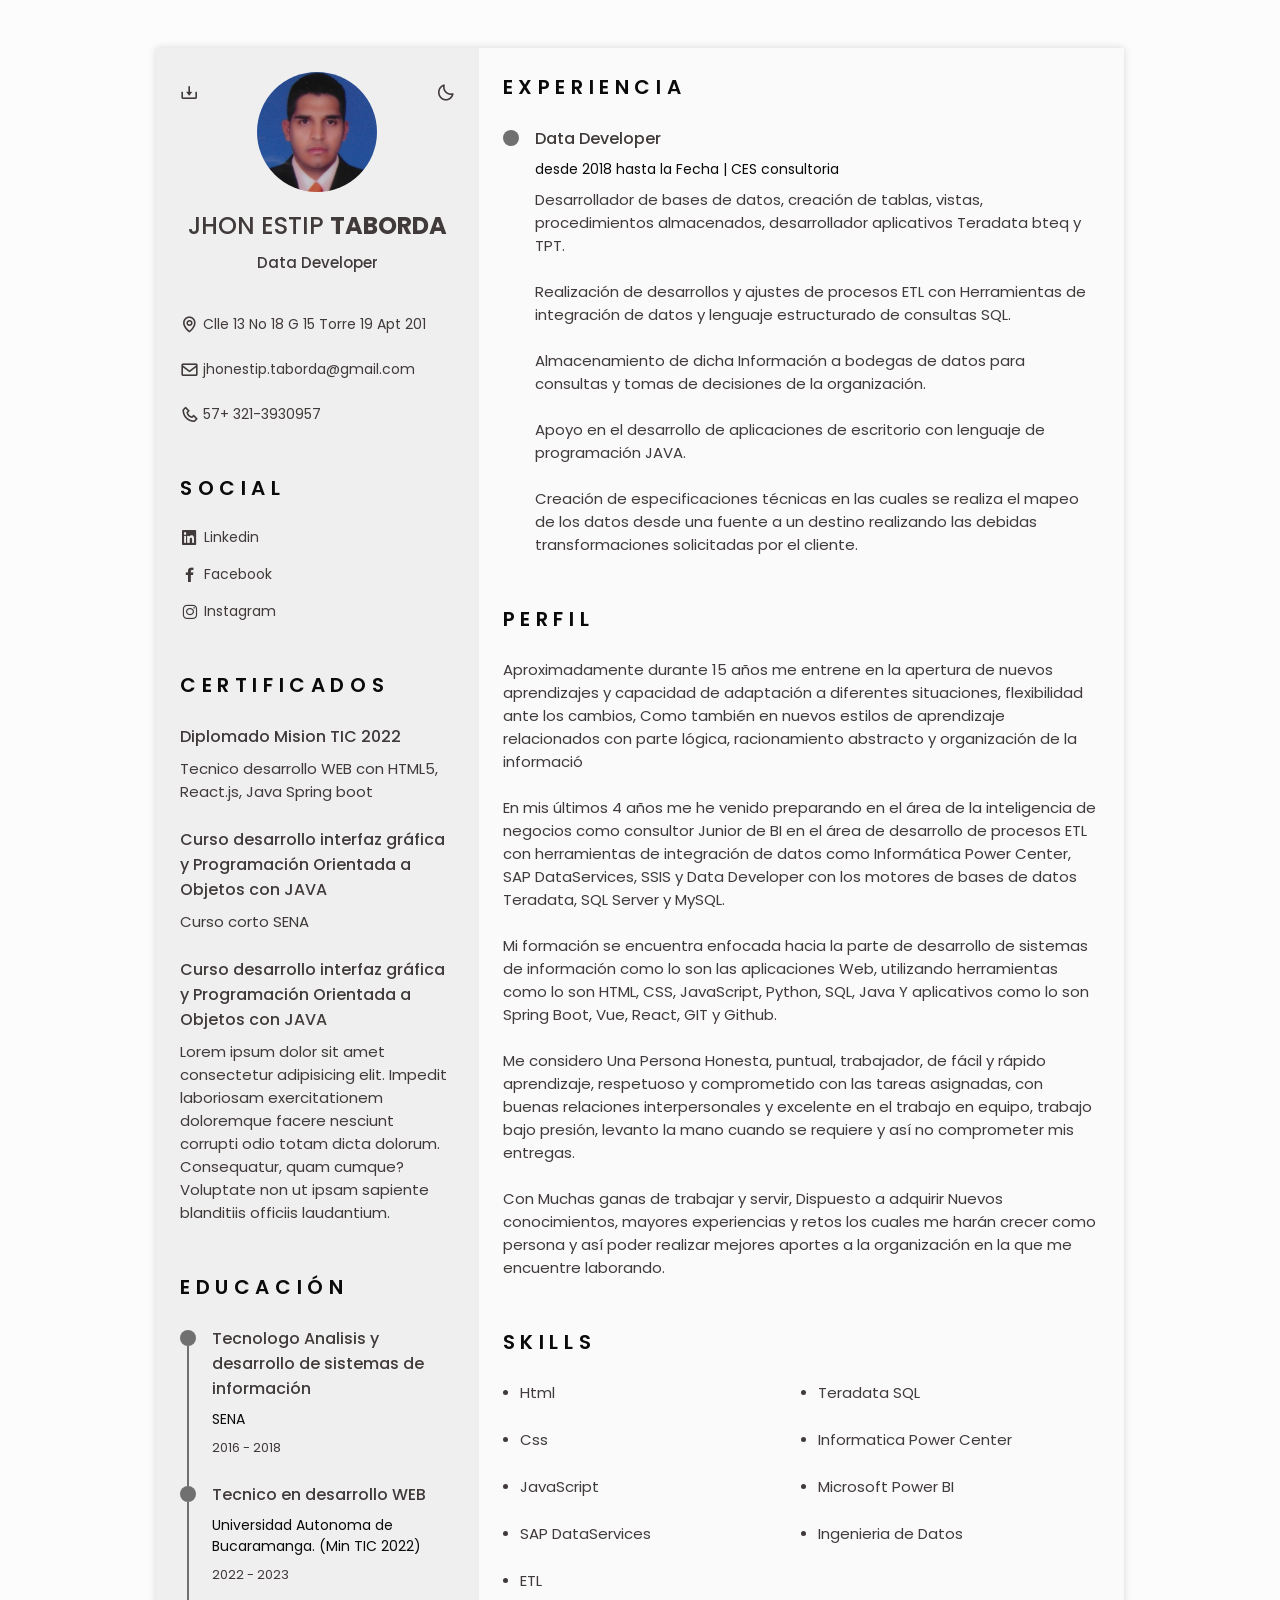
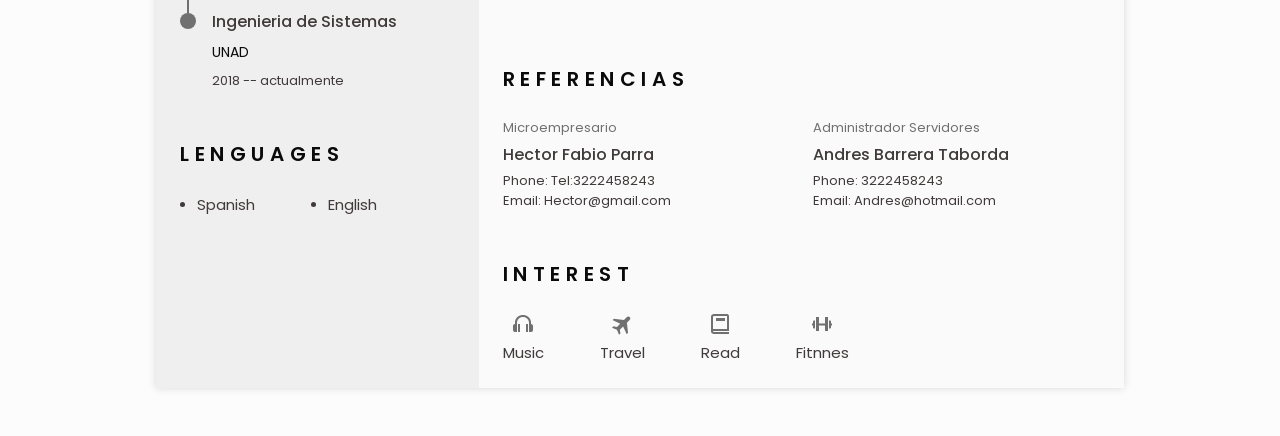
==== index.html @ 88822fbe "Se adiciona descarga PDF" ====
<!DOCTYPE html>
<html lang="en">
<head>
    <meta charset="UTF-8">
    <meta http-equiv="X-UA-Compatible" content="IE=edge">
    <meta name="viewport" content="width=device-width, initial-scale=1.0">
    <link rel="stylesheet" href="css/stilos.css">
    <link rel="stylesheet" href="https://cdn.jsdelivr.net/npm/boxicons@latest/css/boxicons.min.css">
    <title>Document</title>
</head>
<body>
    <!--========HEADER========-->
    <header class="l-header" id="header">
        <nav class="nav bd-container">
            <a href="#" class="nav__logo">Smith</a>
            <div class="nav__menu" id="nav-menu">
                <ul class="nav__list">
                    <li class="nav__item">
                        <a href="#home" class="nav__link active-link">
                            <i class='bx bx-home nav__icon' ></i>Home
                        </a>
                    </li>
                    <li class="nav__item">
                        <a href="#profile" class="nav__link">
                            <i class='bx bx-user nav__icon'></i>Profile
                        </a>
                    </li>
                    <li class="nav__item">
                        <a href="#education" class="nav__link">
                            <i class='bx bx-book nav__icon' ></i>Educación
                        </a>
                    </li>
                    <li class="nav__item">
                        <a href="#skills" class="nav__link">
                            <i class='bx bx-receipt nav__icon' ></i>Skills
                        </a>
                    </li>
                    <li class="nav__item">
                        <a href="#experience" class="nav__link">
                            <i class='bx bx-briefcase-alt nav__icon' ></i>Experiencia
                        </a>
                    </li>
                    <li class="nav__item">
                        <a href="#certificates" class="nav__link">
                            <i class='bx bx-award nav__icon' ></i>Certificados
                        </a>
                    </li>
                    <li class="nav__item">
                        <a href="#references" class="nav__link">
                            <i class='bx bx-link-external nav__icon' ></i>Referencias
                        </a>
                    </li>
                </ul>
            </div>
            <div class="nav__toggle" id="nav-toggle">
                <i class='bx bx-grid-alt' ></i>
            </div>
        </nav>
    </header>

    <main class="l-main bd-container">
        <!--All elements within this div, is generated in pdf -->
        <div>
            <div class="resume">
                <div class="resume__left">
                    <!--=====HOME=====-->
                    <section class="home" id="home">
                        <div class="home__container section bd-grid">
                            <div class="home__data bd-grid">
                                <img src="img/foto_jhon.png" alt="" class="home__img">
                                <h1 class="home__title">JHON ESTIP <b>TABORDA</b></h1>
                                <h3 class="home__profession">Data Developer</h3>

                                <!--====Button to download your cv saved in the pdf folder. avaliable====-->
                                <div>
                                    <a download="" href="pdf/HojaDeVida_JhonTaborda.pdf" class="home__button-movil">Download</a>
                                </div>
                            </div>
                            <div class="home_address bd-grid">
                                <span class="home__information">
                                    <i class="bx bx-map home__icon"></i>Clle 13 No 18 G 15 Torre 19 Apt 201
                                </span>
                                <span class="home__information">
                                    <i class="bx bx-envelope home__icon"></i>jhonestip.taborda@gmail.com
                                </span>
                                <span class="home__information">
                                    <i class="bx bx-phone home__icon"></i>57+ 321-3930957
                                </span>
                            </div>
                        </div>
                        <!-- theme change button -->
                        <i class='bx bx-moon change-theme' title="Theme" id="theme-button"></i>

                        <!-- Button to generate and download the pdf. avaliable for desktop -->
                        <i class='bx bx-download generate-pdf' title="Generate PDF" id="resume-button"></i>
                    </section>
                    
                    

                    <!-- =======SOCIAL======= -->
                    <section class="social section">
                        <h2 class="section-title">SOCIAL</h2>
                        <div class="social__container bd-grid">
                            <a _target="blank"  href="https://www.linkedin.com/in/jhonestip-taborda/" class="social__link">
                                <i class="bx bxl-linkedin-square social__icon"></i>Linkedin
                            </a>
                            <a _target="blank" href="www.facebook.com" class="social__link">
                                <i class="bx bxl-facebook social__icon"></i>Facebook
                            </a>
                            <a _target="blank" href="https://www.instagram.com/jhonestip.taborda/" class="social__link">
                                <i class="bx bxl-instagram social__icon"></i>Instagram
                            </a>
                        </div>
                    </section>
                    <!-- =======PROFILE======= -->
                    <section class="certificate section" id="certificates">
                        <h2 class="section-title">Certificados</h2>

                        <div class="certificate__container bd-grid">
                            <div class="certificate__content">
                                <h3 class="certificate__title">Diplomado Mision TIC 2022</h3>
                                <p>Tecnico desarrollo WEB con HTML5, React.js, Java Spring boot</p>
                            </div>
                            <div class="certificate__content">
                                <h3 class="certificate__title">Curso desarrollo interfaz gráfica y Programación Orientada a Objetos con JAVA</h3>
                                <p>Curso corto SENA</p>
                            </div>
                            <div class="certificate__content">
                                <h3 class="certificate__title">Curso desarrollo interfaz gráfica y Programación Orientada a Objetos con JAVA</h3>
                                <p>Lorem ipsum dolor sit amet consectetur adipisicing elit. Impedit laboriosam exercitationem doloremque facere nesciunt corrupti odio totam dicta dolorum. Consequatur, quam cumque? Voluptate non ut ipsam sapiente blanditiis officiis laudantium.</p>
                            </div>
                        </div>
                    </section>
                    <!-- =======EDUCATION======= -->
                    <section class="education section" id="education">
                        <h2 class="section-title">Educación</h2>

                        <div class="education__container bd-grid">
                            <div class="education__content">
                                <div class="education__time">
                                    <span class="education__rounder"></span>
                                    <span class="education__line"></span>
                                </div>
                                <div class="education__data bd-grid">
                                    <h3 class="education__title">Tecnologo Analisis y desarrollo de sistemas de información</h3>
                                    <span class="education__studies">SENA</span>
                                    <span class="education__year">2016 - 2018</span>
                                </div>
                            </div>
                            <div class="education__content">
                                <div class="education__time">
                                    <span class="education__rounder"></span>
                                    <span class="education__line"></span>
                                </div>
                                <div class="education__data bd-grid">
                                    <h3 class="education__title">Tecnico en desarrollo WEB</h3>
                                    <span class="education__studies">Universidad Autonoma de Bucaramanga. (Min TIC 2022)</span>
                                    <span class="education__year">2022 - 2023</span>
                                </div>
                            </div>
                            <div class="education__content">
                                <div class="education__time">
                                    <span class="education__rounder"></span>
                                    <!--<span class="education__line"></span>-->
                                </div>
                                <div class="education__data bd-grid">
                                    <h3 class="education__title">Ingenieria de Sistemas</h3>
                                    <span class="education__studies">UNAD</span>
                                    <span class="education__year">2018 -- actualmente</span>
                                </div>
                            </div>
                        </div>
                    </section>

                    <!--====Languages====-->
                    <section class="languages section" id="languajes">
                        <h2 class="section-title">Lenguages</h2>

                        <div class="languages__container">
                            <ul class="languages__content bd-grid">
                                <li class="languages__name">
                                    <span class="languages__circle"></span>Spanish
                                </li>
                                <li class="languages__name">
                                    <span class="languages__circle"></span>English
                                </li>
                            </ul>
                        </div>
                    </section>
                    
                </div>
                <div class="resume__right">
                    <!--====EXPERINCE====-->
                    <section class="experience section" id="experience">
                        <h2 class="section-title">Experiencia</h2>

                        <div class="experience__container bd-grid">
                            <div class="experience__content">
                                <div class="experience__time">
                                    <span class="experience__rounder"></span>
                                    <span class="experience__line"></span>
                                </div>

                                <div class="experience__data bd-grid">
                                    <h3 class="experience__title">Data Developer</h3>
                                    <span class="experience__company">desde 2018 hasta la Fecha | CES consultoria</span>
                                    <p class="experience__descripcion">Desarrollador de bases de datos, creación de tablas, vistas, procedimientos almacenados, desarrollador aplicativos Teradata bteq y TPT. <br><br/>
                                        Realización de desarrollos y ajustes de procesos ETL con Herramientas de integración de datos y lenguaje estructurado de consultas SQL.<br><br/>
                                        Almacenamiento de dicha Información a bodegas de datos para consultas y tomas de decisiones de la organización.<br><br/>
                                        Apoyo en el desarrollo de aplicaciones de escritorio con lenguaje de programación JAVA.<br><br/>
                                        Creación de especificaciones técnicas en las cuales se realiza el mapeo de los datos desde una fuente a un destino realizando las debidas transformaciones solicitadas por el cliente.
                                        </p>
                                </div>
                            </div>
                        </div>
                    </section>
                    <!--====CERTIFICATES====-->
                    <section class="profile section" id="profile">
                        <h2 class="section-title">Perfil</h2>
                        <p class="profile__description">Aproximadamente durante 15 años me entrene en la apertura de nuevos aprendizajes y capacidad de adaptación a diferentes situaciones, flexibilidad ante los cambios, Como también en nuevos estilos de aprendizaje relacionados con parte lógica, racionamiento abstracto y organización de la informació<br></br>
                            En mis últimos 4 años me he venido preparando en el área de la inteligencia de negocios como consultor Junior de BI en el área de desarrollo de procesos ETL con herramientas de integración de datos como Informática Power Center, SAP DataServices, SSIS y Data Developer con los motores de bases de datos Teradata, SQL Server y MySQL.<br></br>
                            Mi formación se encuentra enfocada hacia la parte de desarrollo de sistemas de información como lo son las aplicaciones Web, utilizando herramientas como lo son HTML, CSS, JavaScript, Python, SQL, Java Y aplicativos como lo son Spring Boot, Vue, React, GIT y Github.<br></br>
                            Me considero Una Persona Honesta, puntual, trabajador, de fácil y rápido aprendizaje, respetuoso y comprometido con las tareas asignadas, con buenas relaciones interpersonales y excelente en el trabajo en equipo, trabajo bajo presión, levanto la mano cuando se requiere y así no comprometer mis entregas.<br></br>
                            Con Muchas ganas de trabajar y servir, Dispuesto a adquirir Nuevos conocimientos, mayores experiencias y retos los cuales me harán crecer como persona y así poder realizar mejores aportes a la organización en la que me encuentre laborando.
                            </p>
                    </section>
                    <!-- =======SKILLS =======-->
                    <section class="skills section" id="skills">
                        <h2 class="section-title">Skills</h2>
                        <div class="skills__content bd-grid">
                            <ul class="skills_data">
                                <li class="skills__name">
                                    <span class="skills__circle"></span> Html
                                </li>
                                <li class="skills__name">
                                    <span class="skills__circle"></span> Css
                                </li>
                                <li class="skills__name">
                                    <span class="skills__circle"></span> JavaScript
                                </li>
                                <li class="skills__name">
                                    <span class="skills__circle"></span> SAP DataServices
                                </li>
                                <li class="skills__name">
                                    <span class="skills__circle"></span> ETL
                                </li>
                            </ul>
    
                            <ul class="skills_data">
                                <li class="skills__name">
                                    <span class="skills__circle"></span> Teradata SQL
                                </li>
                                <li class="skills__name">
                                    <span class="skills__circle"></span> Informatica Power Center
                                </li>
                                <li class="skills__name">
                                    <span class="skills__circle"></span> Microsoft Power BI
                                </li>
                                <li class="skills__name">
                                    <span class="skills__circle"></span> Ingenieria de Datos
                                </li>
                            </ul>
                        </div>
                    </section>
                    <!--====References====-->
                    <section class="references section" id="references">
                        <h2 class="section-title">Referencias</h2>
                        <div class="references__container bd-grid">
                            <div class="references__content bd-grid">
                                <span class="references__subtitle">Microempresario</span>
                                <h3 class="references__title">Hector Fabio Parra</h3>
                                <ul class="references__contact">
                                    <li>Phone: Tel:3222458243</li>
                                    <li>Email: Hector@gmail.com</li>
                                </ul>
                            </div>
                            <div class="references__content bd-grid">
                                <span class="references__subtitle">Administrador Servidores</span>
                                <h3 class="references__title">Andres Barrera Taborda</h3>
                                <ul class="references__contact">
                                    <li>Phone: 3222458243</li>
                                    <li>Email: Andres@hotmail.com</li>
                                </ul>
                            </div>
                        </div>
                    </section>
                    
                    <!--====Interest====-->
                    <section class="interest section">
                        <h2 class="section-title">Interest</h2>

                        <div class="interest__container bd-grid">
                            <div class="interest__content">
                                <i class="bx bx-headphone interest__icon"></i>
                                <span class="interest__name">Music</span>
                            </div>
                            <div class="interest__content">
                                <i class="bx bxs-plane-alt interest__icon"></i>
                                <span class="interest__name">Travel</span>
                            </div>
                            <div class="interest__content">
                                <i class="bx bx-book interest__icon"></i>
                                <span class="interest__name">Read</span>
                            </div>
                            <div class="interest__content">
                                <i class="bx bx-dumbbell interest__icon"></i>
                                <span class="interest__name">Fitnnes</span>
                            </div>
                        </div>
                    </section>
                    
                </div>
            </div>
        </div>
    </main>
    <!--Scroll TOP-->
    <a href="#" class="scrolltop" id="scroll-top">
        <i class="bx bx-up-arrow-alt scrolltop__icon"></i>
    </a>
    
    <script src="js/main.js"></script>
</body>
</html>
---- css/stilos.css ----
/*======Google fonts=======*/
@import url('https://fonts.googleapis.com/css2?family=Poppins:wght@400;500;600&display=swap');

/*====variables CSS=====*/
:root{
--header-height:3rem;

/*====colors====*/
--title-color:#0b0a0a;
--text-color:#403a3a;
--text-color-light:#707070;
--container-color:#fafafa;
--container-color-alt:#f0efef;
--body-color:#fcfcfc;

/*====font and typography====*/
--body-font:'Poppins', sans-serif;
--h1-font-size:1.5rem;
--h2-font-size:1.25rem;
--h3-font-size:1rem;
--normal-font-size:.938rem;
--small-font-size:.875rem;
--smaller-font-size:.813rem;

/*====font weight====*/
--font-medium:500;
--font-semi-bold:600;

/*====margenes====*/
--mb-1:.5rem;
--mb-2:1rem;
--mb-3:1.5rem;

/*====Z index====*/
--z-tooltip:10;
--z-fixed:100;
}
/*====BASE====*/
*,::before,::after{
    box-sizing: border-box;
}

html{
    scroll-behavior: smooth;
}
/*=====Variables Dark Theme=====*/
body.dark-theme{
--title-color:#f2f2f2;
--text-color:#bfbfbf;
--container-color:#212121;
--container-color-alt:#181616;
--body-color:#2b2b2b;
}
/*=====Button Dark/Light=====*/
.change-theme{
    position: absolute;
    right: 0;
    top: 2.2rem;
    display: flex;
    color: var(--text-color);
    font-size: 1.2rem;
    cursor: pointer;
}

.change-theme:hover{
    color: var(--title-color);
}
/*=====Font size variables to scale cv=====*/

/*=====generate PDF button =====*/
.generate-pdf{
    position: absolute;
    top: 2.2rem;
    left: 0;
    font-size: 1.2rem;
    color: var(--text-color);
    cursor: pointer;
}

/*=====classes midified to reduce size and print on A4 sheet========*/
body{
    margin: 0 0 var(--header-height) 0;
    padding: 0;
    font-family: var(--body-font);
    font-size: var(--normal-font-size);
    background-color: var(--body-color);
    color: var(--text-color);
}

h1,h2,h3,ul,p{
    margin: 0;
}

h1, h2, h3{
    color: var(--text-color);
    font-weight: var(--font-medium);
}

ul{
    padding: 0;
    list-style: none;
}

a{
    text-decoration: none;
}

img{
    max-width: 100%;
    height: auto;
}

/*=====class CSS=====*/
.section{
    padding: 1.5rem 0;
}

.section-title{
    font-size: var(--h2-font-size);
    color: var(--title-color);
    font-weight: var(--font-semi-bold);
    text-transform: uppercase;
    letter-spacing: .35rem;
    text-align: center;
    margin-bottom: var(--mb-3);
}

/*=====LAYOUT=====*/
.bd-container{
    max-width: 968px;
    width: calc(100%-3rem);
    margin-left: var(--mb-3);
    margin-right: var(--mb-3);
}

.bd-grid{
    display: grid;
    gap: 1.5rem;
}

.l-header{
    width: 100%;
    position: fixed;
    bottom: 0;
    left: 0;
    z-index: var(--z-fixed);
    background-color: var(--body-color);
    box-shadow: 0 -1px 4px rgba(0, 0, 0, 1);
}

/*=====NAV=====*/
.nav{
    height: var(--header-height);
    display: flex;
    justify-content: space-between;
    align-items: center;
}

@media screen and (max-width:968px) {
    .nav__menu{
        position: fixed;
        bottom: -100%;
        left: 0;
        width: 100%;
        padding: 2rem 1.5rem;
        background-color: var(--body-color);
        box-shadow: 0 1px 4px rgba(0,0,0,1);
        border-radius: 1rem 1rem 0 0;
        z-index: var(--z-fixed);
        transition: .3s;
    }

}

.nav__logo,
.nav__toggle{
    color: var(--title-color);
    font-weight: var(--font-medium);
}

.nav__toggle{
    font-size: 1.2rem;
    cursor: pointer;
}

.nav__item{
    text-align: center;
}

.nav__list{
    display: grid;
    grid-template-columns: repeat(3, 1fr);
    gap: 2rem;
}

.nav__link{
    display: flex;
    flex-direction: column;
    font-size: var(--smaller-font-size);
    color: var(--text-color-light);
    font-weight: var(--font-medium);
}

.nav__link:hover{
    color: var(--title-color);
}

.nav__icon{
    font-size: 1.2rem;
    margin-bottom: var(--mb-1);
}

/* Show menu */
.show-menu{
    bottom: var(--header-height);
}

/* Active menu link*/
.active-link{
   color: var(--title-color); 
}

/*=====HOME=====*/
.home{
    position: relative;
}

.home__container{
    gap: 3rem;
}

.home__data{
    gap: .5rem;
    text-align: center;
}

.home__img{
    width: 120px;
    height: 120px;
    border-radius: 50%;
    justify-self: center;
    margin-bottom: var(--mb-1);
}

.home__title{
    font-size: var(--h1-font-size);
}

.home__profession{
    font-size: var(--normal-font-size);
    margin-bottom: var(--mb-1);
}

.home__address{
    gap: 1rem;
}

.home__information{
    display: flex;
    align-items: center;
    font-size: var(--small-font-size);
}

.home__icon{
    font-size: 1.2rem;
    margin-right: .25rem;
}

.home__button-movil{
    display: inline-block;
    border: 2px solid var(--text-color);
    padding: 1rem 2rem;
    border-radius: .25rem;
    transition: .3s;
    font-weight: var(--font-medium);
    margin-top: var(--mb-3);
}

.home__button-movil:hover{
    background-color: var(--text-color);
    color: var(--container-color);
}

/*=======SOCIAL=======*/
.social__container{
    grid-template-columns: max-content;
    gap: 1rem;
}

.social__link{
   display: inline-flex;
   align-items: center;
   font-size: var(--small-font-size);
   color: var(--text-color); 
}

.social__link:hover{
    color: var(--title-color);
}

.social__icon{
    font-size: 1.2rem;
    margin-right: .29rem;
}

/*=========PROFILE=======*/
.profile__description{
    text-align: center;
}

/*=========EDUCACION=======*/
.education__content,
.experience__content{
    display: flex;
}
.education__time,
.experience__time{
    padding-right: 1rem;
}

.education__rounder,
.experience__rounder{
    position: relative;
    display: block;
    width: 16px;
    height: 16px;
    background-color: var(--text-color-light);
    border-radius: 50%;
    margin-top: .25rem;
}

.education__line
/*.experience__line*/{
    display: block;
    width: 2px;
    height: 110%;
    background-color: var(--text-color-light);
    transform: translate(7px, 0);
}

.education__data,
.experience__data{
    gap: .5rem;
}

.education__title,
.experience__title{
    font-size: var(--h3-font-size);
}

.education__studies,
.experience__company{
    font-size: var(--small-font-size);
    color: var(--title-color);
}

.education__year{
    font-size: var(--smaller-font-size);
}

/*=========Skills and languages=======*/
.skills__content,
.languages__content
{
    grid-template-columns: repeat(2, 1fr);
}

.skills__content{
    gap: 0;
}

.skills__name,
.languages__name
{
    display: flex;
    align-items: center;
    margin-bottom: var(--mb-3);
}

.skills__circle,
.languages__circle{
    display: inline-block;
    width: 5px;
    height: 5px;
    background-color: var(--text-color);
    border-radius: 50%;
    margin-right: .75rem;
}

/*=====CERTIFICADOS====*/
.certificate__title{
    font-size: var(--h3-font-size);
    margin-bottom: var(--mb-1);
}

/*=====REFERENCES====*/
.references__content{
    gap: .25rem
}

.references__subtitle{
    color: var(--text-color-light);
}

.references__subtitle,
.references__contact{
    font-size: var(--smaller-font-size);
}

.references__title{
    font-size: var(--h3-font-size);
}

/*=====INTEREST======*/
.interest__container{
    grid-template-columns: repeat(3,1fr);
    margin-top: var(--mb-2);
}

.interest__content{
    display: flex;
    flex-direction: column;
    align-items: center;
}

.interest__icon{
    font-size: 1.5rem;
    color: var(--text-color-light);
    margin-bottom: .25rem;
}

/*Scroll Top*/
.scrolltop{
    position: fixed;
    right: 1rem;
    bottom: -20%;
    display: flex;
    justify-content: center;
    align-items: center;
    padding: .3rem;
    background-color: var(--container-color-alt);
    border-radius: .4rem;
    z-index: var(--z-tooltip);
    transition: .4s;
    visibility: hidden;
}

.scrolltop__icon{
    font-size: 1.2rem;
    color: var(--text-color);
}

.show-scroll{
    visibility: visible;
    bottom: 5rem;
}

/*====Media queries=====*/
@media screen and (max-width:320px){
    .nav__list{
        grid-template-columns: repeat(2,1fr);
        gap: 1rem .5rem;
    }
}

/* Classes modified for large screen size*/
@media screen and (min-width:968px){
    body{
        margin:3rem 0;
    }

    .bd-container{
        margin-left: auto;
        margin-right: auto;
    }

    .l-header,
    .scrolltop{
        display: none;
    }

    .resume{
        display:grid;
        grid-template-columns: .5fr 1fr;
        background-color: var(--container-color);
        box-shadow: 0 0 8px rgba(13,12,12,.15);
    }

    .resume__left{
        background-color: var(--container-color-alt);
    }

    .resume__left,
    .resume__right{
       padding: 0 1.5rem;
    }

    .section-title,
    .profile__description{
        text-align: initial;
    }

    .home__container{
        gap: 1.5rem;
    }

    .home__button-movil{
        display: none;
    }

    .references__container{
        grid-template-columns: repeat(2,1fr);
    }

    .languages__content{
        grid-template-columns: repeat(3, max-content);
        column-gap: 3.5rem;
    }

    .interest__container{
        grid-template-columns: repeat(4, max-content);
        column-gap: 3.5rem;
    }

}
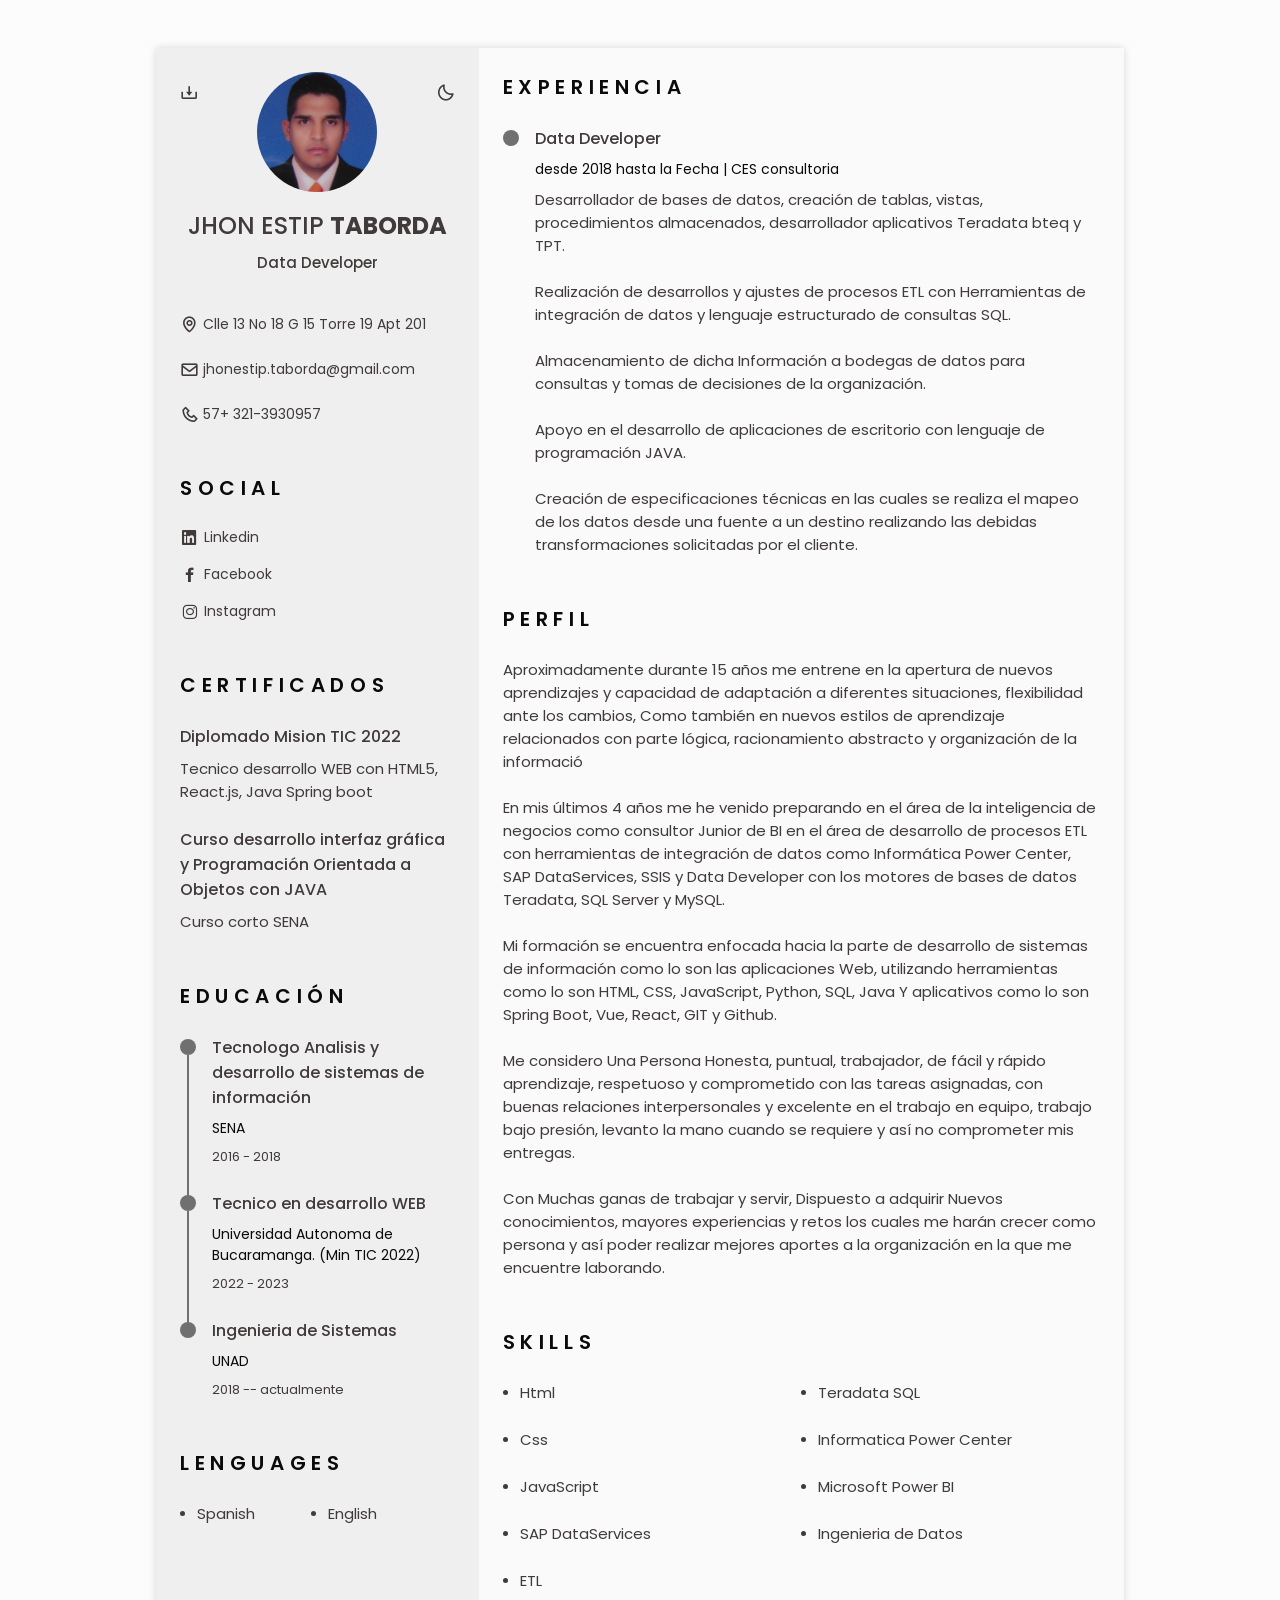
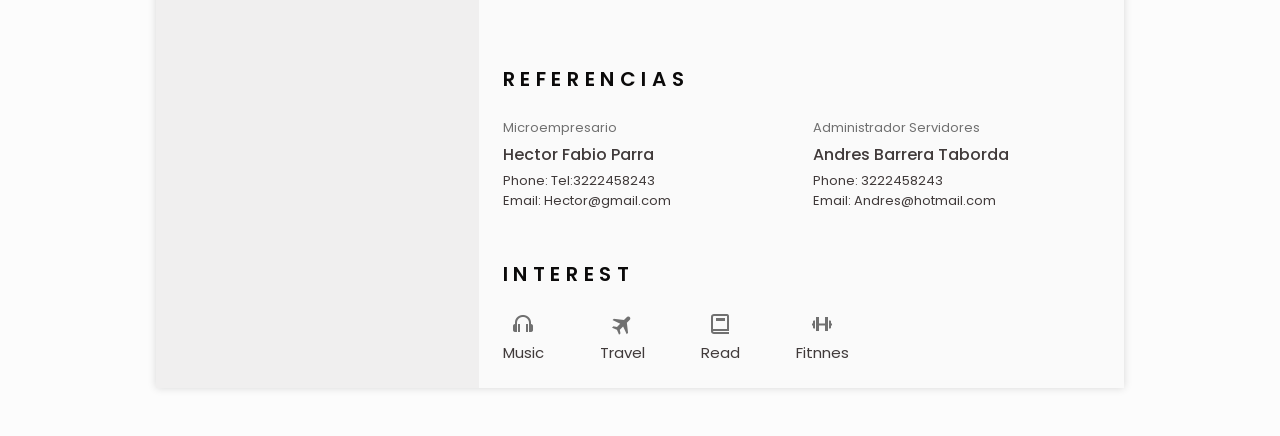
==== commit 73d16f71: "update" ====
--- a/index.html
+++ b/index.html
@@ -61,7 +61,7 @@
     <main class="l-main bd-container">
         <!--All elements within this div, is generated in pdf -->
         <div>
-            <div class="resume">
+            <div class="resume" id="area-cv">
                 <div class="resume__left">
                     <!--=====HOME=====-->
                     <section class="home" id="home">
@@ -94,9 +94,6 @@
                         <!-- Button to generate and download the pdf. avaliable for desktop -->
                         <i class='bx bx-download generate-pdf' title="Generate PDF" id="resume-button"></i>
                     </section>
-                    
-                    
-
                     <!-- =======SOCIAL======= -->
                     <section class="social section">
                         <h2 class="section-title">SOCIAL</h2>
@@ -125,10 +122,6 @@
                                 <h3 class="certificate__title">Curso desarrollo interfaz gráfica y Programación Orientada a Objetos con JAVA</h3>
                                 <p>Curso corto SENA</p>
                             </div>
-                            <div class="certificate__content">
-                                <h3 class="certificate__title">Curso desarrollo interfaz gráfica y Programación Orientada a Objetos con JAVA</h3>
-                                <p>Lorem ipsum dolor sit amet consectetur adipisicing elit. Impedit laboriosam exercitationem doloremque facere nesciunt corrupti odio totam dicta dolorum. Consequatur, quam cumque? Voluptate non ut ipsam sapiente blanditiis officiis laudantium.</p>
-                            </div>
                         </div>
                     </section>
                     <!-- =======EDUCATION======= -->
@@ -318,6 +311,8 @@
         <i class="bx bx-up-arrow-alt scrolltop__icon"></i>
     </a>
     
+    
     <script src="js/main.js"></script>
+    <script src="js/html2pdf.bundle.min.js"></script>
 </body>
 </html>
--- a/css/stilos.css
+++ b/css/stilos.css
@@ -66,9 +66,18 @@
     color: var(--title-color);
 }
 /*=====Font size variables to scale cv=====*/
+body.scale-cv{
+--h1-font-size:.938rem;
+--h2-font-size:.938rem;
+--h3-font-size:.875rem;
+--normal-font-size:.813rem;
+--small-font-size:.75rem;
+--smaller-font-size:.688rem;
+}
 
 /*=====generate PDF button =====*/
 .generate-pdf{
+    display: none;
     position: absolute;
     top: 2.2rem;
     left: 0;
@@ -77,7 +86,94 @@
     cursor: pointer;
 }
 
+.generate-pdf:hover{
+    color: var(--title-color);
+}
+
 /*=====classes midified to reduce size and print on A4 sheet========*/
+.scale-cv .change-theme,
+.scale-cv .generate-pdf{
+    display: none;
+}
+
+.scale-cv .bd-container{
+    max-width: 595px;
+}
+
+.scale-cv .section{
+    padding: 1.5rem 0 .80rem;
+}
+
+.scale-cv .section-title{
+    margin-bottom: .75rem;
+}
+
+.scale-cv .resume__left,
+.scale-cv .resume__right{
+    padding: 0 1rem;
+}
+
+.scale-cv .home__img{
+    width: 90px;
+    height: 90px;
+}
+
+.scale-cv .home__container{
+    gap: 1.5rem;
+}
+
+.scale-cv .home__data{
+    gap: .25rem;
+}
+
+.scale-cv .home__address,
+.scale-cv .social__container{
+    gap: .75rem;
+}
+
+.scale-cv .home__icon,
+.scale-cv .social__icon,
+.scale-cv .interest__icon{
+    font-size: 1rem;
+}
+
+.scale-cv .education__container,
+.scale-cv .experience__container,
+.scale-cv .certificate__container{
+    font-size: 1rem;
+}
+
+.scale-cv .education__time,
+.scale-cv .experience__time{
+    padding-right: .5rem;
+}
+
+.scale-cv .education__rounder,
+.scale-cv .experience__rounder{
+    width: 11px;
+    height: 11px;
+    margin-bottom: .22rem;
+}
+
+.scale-cv .education__line,
+.scale-cv .experience__line{
+    width: 1px;
+    height: 110%;
+    transform: translate(5px, 0);
+}
+.scale-cv .education__data,
+.scale-cv .experience__data{
+    gap: .25rem;
+}
+
+.scale-cv .skills__name{
+    margin-bottom: var(--mb-1);
+}
+
+.scale-cv .interest__container{
+    column-gap:  2.5rem;
+}
+
 body{
     margin: 0 0 var(--header-height) 0;
     padding: 0;
@@ -495,6 +591,10 @@
        padding: 0 1.5rem;
     }
 
+    .generate-pdf{
+        display: inline-block;
+    }
+
     .section-title,
     .profile__description{
         text-align: initial;
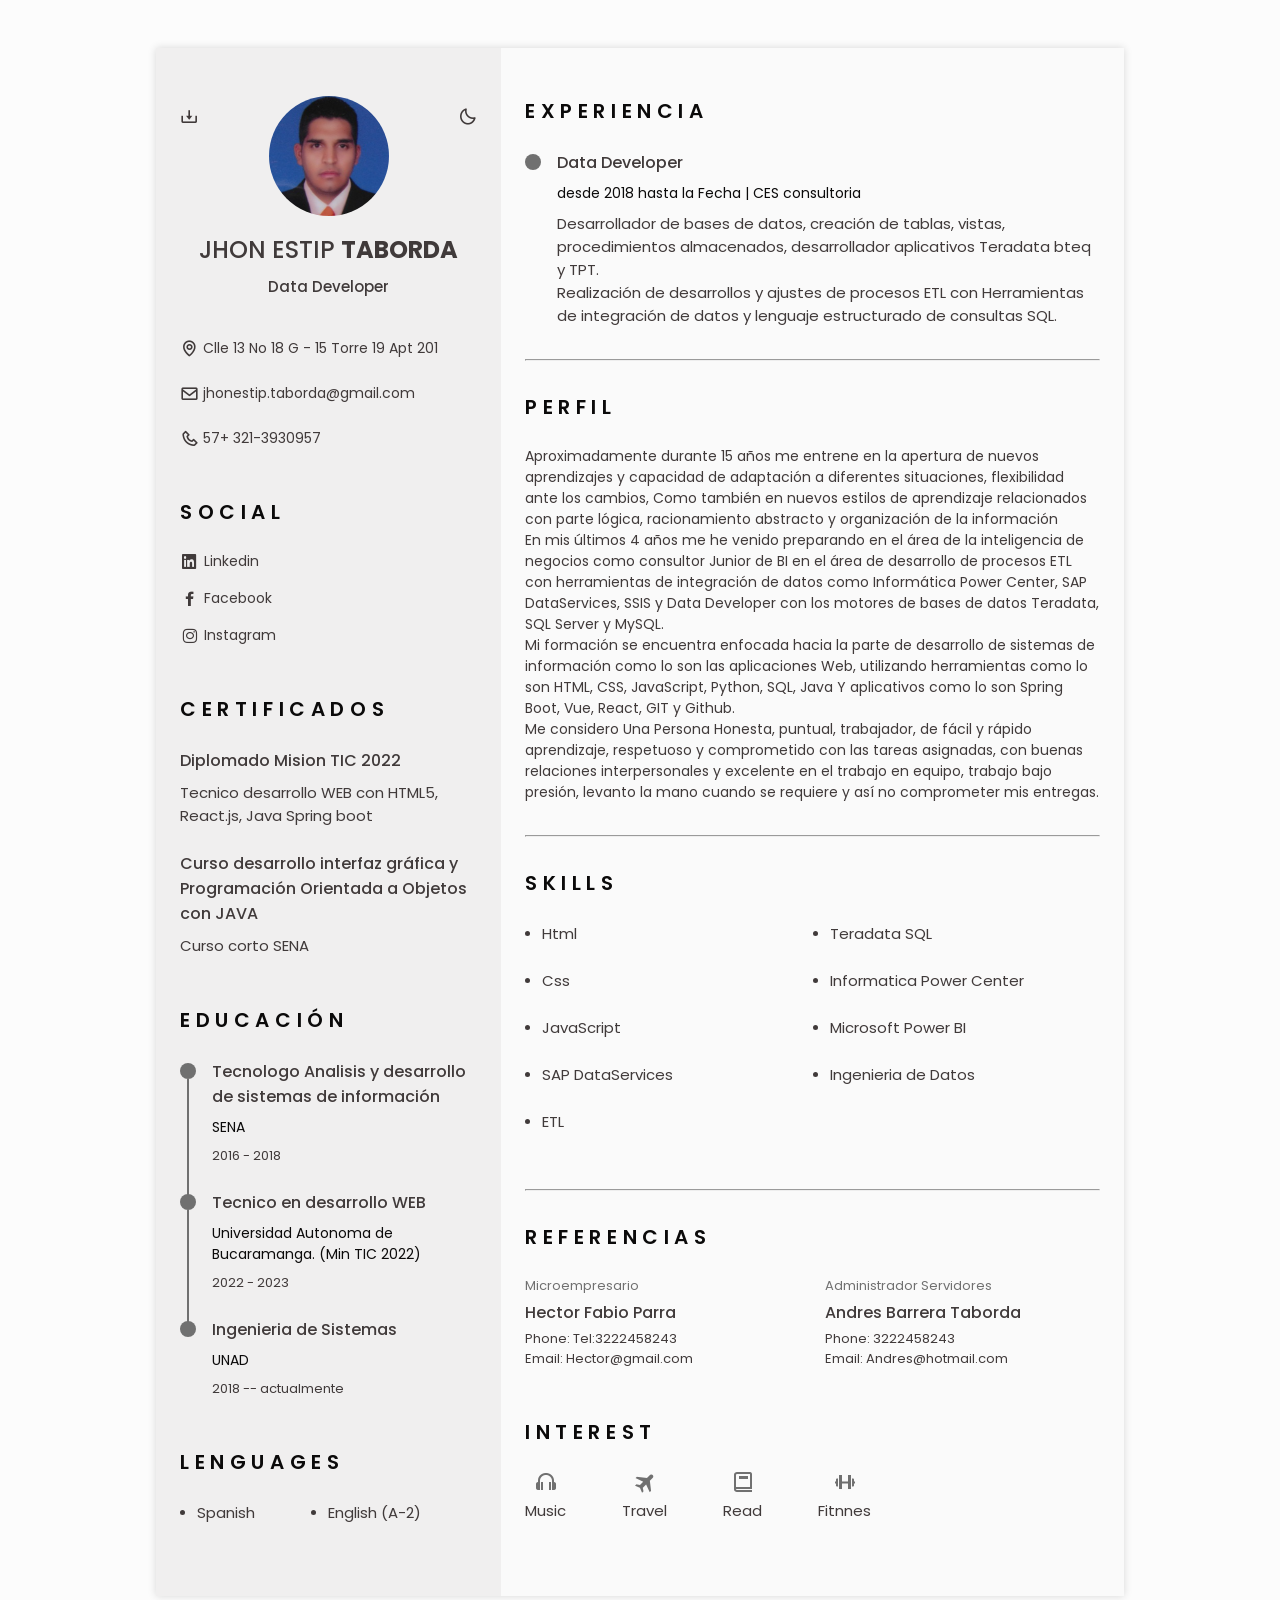
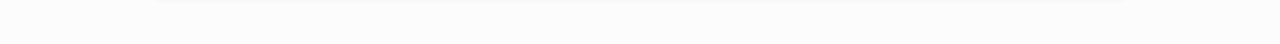
==== commit f40045fb: "update" ====
--- a/index.html
+++ b/index.html
@@ -12,7 +12,7 @@
     <!--========HEADER========-->
     <header class="l-header" id="header">
         <nav class="nav bd-container">
-            <a href="#" class="nav__logo">Smith</a>
+            <a href="#" class="nav__logo">Jhon Taborda</a>
             <div class="nav__menu" id="nav-menu">
                 <ul class="nav__list">
                     <li class="nav__item">
@@ -78,7 +78,7 @@
                             </div>
                             <div class="home_address bd-grid">
                                 <span class="home__information">
-                                    <i class="bx bx-map home__icon"></i>Clle 13 No 18 G 15 Torre 19 Apt 201
+                                    <i class="bx bx-map home__icon"></i>Clle 13 No 18 G - 15 Torre 19 Apt 201
                                 </span>
                                 <span class="home__information">
                                     <i class="bx bx-envelope home__icon"></i>jhonestip.taborda@gmail.com
@@ -175,7 +175,7 @@
                                     <span class="languages__circle"></span>Spanish
                                 </li>
                                 <li class="languages__name">
-                                    <span class="languages__circle"></span>English
+                                    <span class="languages__circle"></span>English (A-2)
                                 </li>
                             </ul>
                         </div>
@@ -197,26 +197,25 @@
                                 <div class="experience__data bd-grid">
                                     <h3 class="experience__title">Data Developer</h3>
                                     <span class="experience__company">desde 2018 hasta la Fecha | CES consultoria</span>
-                                    <p class="experience__descripcion">Desarrollador de bases de datos, creación de tablas, vistas, procedimientos almacenados, desarrollador aplicativos Teradata bteq y TPT. <br><br/>
-                                        Realización de desarrollos y ajustes de procesos ETL con Herramientas de integración de datos y lenguaje estructurado de consultas SQL.<br><br/>
-                                        Almacenamiento de dicha Información a bodegas de datos para consultas y tomas de decisiones de la organización.<br><br/>
-                                        Apoyo en el desarrollo de aplicaciones de escritorio con lenguaje de programación JAVA.<br><br/>
-                                        Creación de especificaciones técnicas en las cuales se realiza el mapeo de los datos desde una fuente a un destino realizando las debidas transformaciones solicitadas por el cliente.
-                                        </p>
-                                </div>
-                            </div>
-                        </div>
-                    </section>
+                                    <p class="experience__descripcion">Desarrollador de bases de datos, creación de tablas, vistas, procedimientos almacenados, 
+                                        desarrollador aplicativos Teradata bteq y TPT. <br>
+                                        Realización de desarrollos y ajustes de procesos ETL con Herramientas de integración de datos y lenguaje estructurado de consultas SQL.<br>
+                                         </p>
+                                </div>
+                            </div>
+                        </div>
+                    </section>
+                    <hr>
                     <!--====CERTIFICATES====-->
                     <section class="profile section" id="profile">
                         <h2 class="section-title">Perfil</h2>
-                        <p class="profile__description">Aproximadamente durante 15 años me entrene en la apertura de nuevos aprendizajes y capacidad de adaptación a diferentes situaciones, flexibilidad ante los cambios, Como también en nuevos estilos de aprendizaje relacionados con parte lógica, racionamiento abstracto y organización de la informació<br></br>
-                            En mis últimos 4 años me he venido preparando en el área de la inteligencia de negocios como consultor Junior de BI en el área de desarrollo de procesos ETL con herramientas de integración de datos como Informática Power Center, SAP DataServices, SSIS y Data Developer con los motores de bases de datos Teradata, SQL Server y MySQL.<br></br>
-                            Mi formación se encuentra enfocada hacia la parte de desarrollo de sistemas de información como lo son las aplicaciones Web, utilizando herramientas como lo son HTML, CSS, JavaScript, Python, SQL, Java Y aplicativos como lo son Spring Boot, Vue, React, GIT y Github.<br></br>
-                            Me considero Una Persona Honesta, puntual, trabajador, de fácil y rápido aprendizaje, respetuoso y comprometido con las tareas asignadas, con buenas relaciones interpersonales y excelente en el trabajo en equipo, trabajo bajo presión, levanto la mano cuando se requiere y así no comprometer mis entregas.<br></br>
-                            Con Muchas ganas de trabajar y servir, Dispuesto a adquirir Nuevos conocimientos, mayores experiencias y retos los cuales me harán crecer como persona y así poder realizar mejores aportes a la organización en la que me encuentre laborando.
+                        <p class="profile__description">Aproximadamente durante 15 años me entrene en la apertura de nuevos aprendizajes y capacidad de adaptación a diferentes situaciones, flexibilidad ante los cambios, Como también en nuevos estilos de aprendizaje relacionados con parte lógica, racionamiento abstracto y organización de la información <br>
+                            En mis últimos 4 años me he venido preparando en el área de la inteligencia de negocios como consultor Junior de BI en el área de desarrollo de procesos ETL con herramientas de integración de datos como Informática Power Center, SAP DataServices, SSIS y Data Developer con los motores de bases de datos Teradata, SQL Server y MySQL.<br>
+                            Mi formación se encuentra enfocada hacia la parte de desarrollo de sistemas de información como lo son las aplicaciones Web, utilizando herramientas como lo son HTML, CSS, JavaScript, Python, SQL, Java Y aplicativos como lo son Spring Boot, Vue, React, GIT y Github. <br>
+                            Me considero Una Persona Honesta, puntual, trabajador, de fácil y rápido aprendizaje, respetuoso y comprometido con las tareas asignadas, con buenas relaciones interpersonales y excelente en el trabajo en equipo, trabajo bajo presión, levanto la mano cuando se requiere y así no comprometer mis entregas. <br>
                             </p>
                     </section>
+                    <hr>
                     <!-- =======SKILLS =======-->
                     <section class="skills section" id="skills">
                         <h2 class="section-title">Skills</h2>
@@ -255,6 +254,7 @@
                             </ul>
                         </div>
                     </section>
+                    <hr>
                     <!--====References====-->
                     <section class="references section" id="references">
                         <h2 class="section-title">Referencias</h2>
--- a/css/stilos.css
+++ b/css/stilos.css
@@ -402,6 +402,7 @@
 /*=========PROFILE=======*/
 .profile__description{
     text-align: center;
+    font-size: 14px;
 }
 
 /*=========EDUCACION=======*/
@@ -588,7 +589,7 @@
 
     .resume__left,
     .resume__right{
-       padding: 0 1.5rem;
+       padding:  1.5rem;
     }
 
     .generate-pdf{
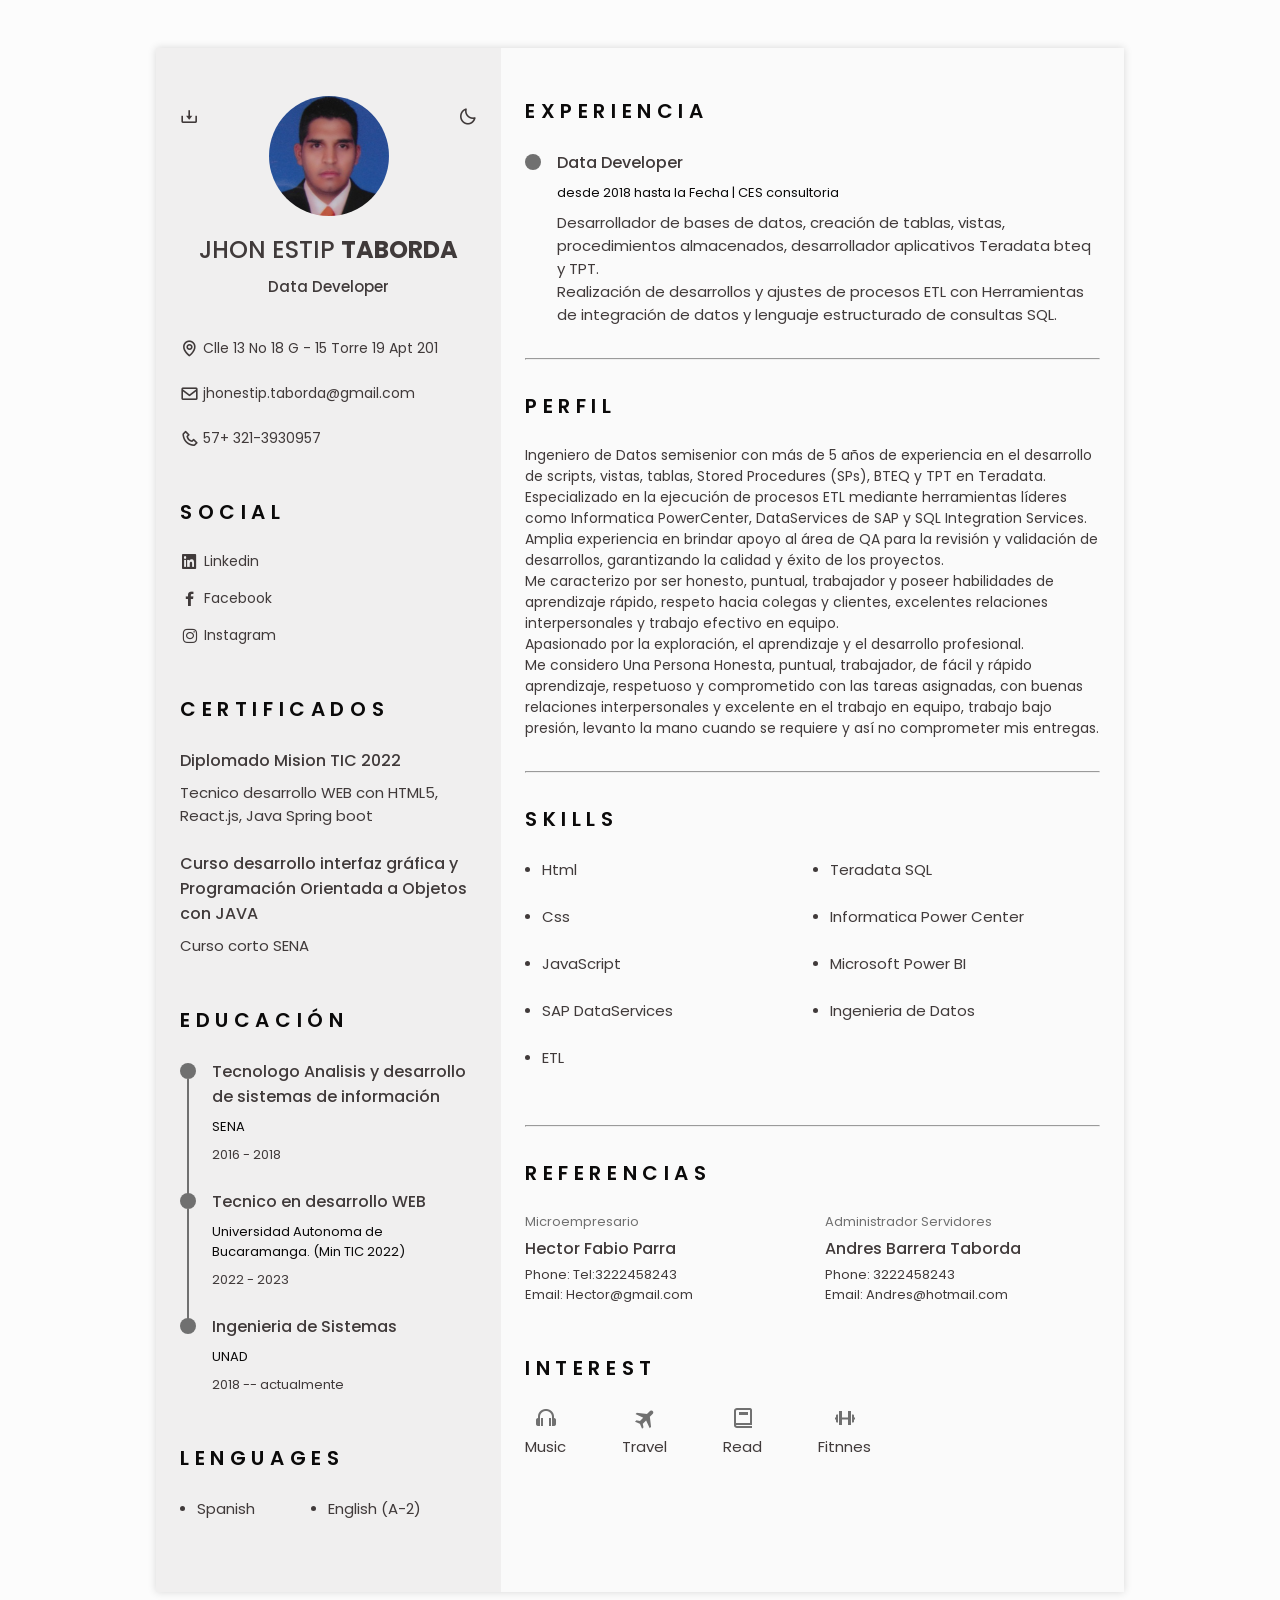
==== commit 6481f085: "Update index.html Mejora perfil profesional" ====
--- a/index.html
+++ b/index.html
@@ -209,9 +209,11 @@
                     <!--====CERTIFICATES====-->
                     <section class="profile section" id="profile">
                         <h2 class="section-title">Perfil</h2>
-                        <p class="profile__description">Aproximadamente durante 15 años me entrene en la apertura de nuevos aprendizajes y capacidad de adaptación a diferentes situaciones, flexibilidad ante los cambios, Como también en nuevos estilos de aprendizaje relacionados con parte lógica, racionamiento abstracto y organización de la información <br>
-                            En mis últimos 4 años me he venido preparando en el área de la inteligencia de negocios como consultor Junior de BI en el área de desarrollo de procesos ETL con herramientas de integración de datos como Informática Power Center, SAP DataServices, SSIS y Data Developer con los motores de bases de datos Teradata, SQL Server y MySQL.<br>
-                            Mi formación se encuentra enfocada hacia la parte de desarrollo de sistemas de información como lo son las aplicaciones Web, utilizando herramientas como lo son HTML, CSS, JavaScript, Python, SQL, Java Y aplicativos como lo son Spring Boot, Vue, React, GIT y Github. <br>
+                        <p class="profile__description"> Ingeniero de Datos semisenior con más de 5 años de experiencia en el desarrollo de scripts, vistas, tablas, Stored Procedures (SPs), BTEQ y TPT en Teradata. <br>
+                            Especializado en la ejecución de procesos ETL mediante herramientas líderes como Informatica PowerCenter, DataServices de SAP y SQL Integration Services. <br>
+                            Amplia experiencia en brindar apoyo al área de QA para la revisión y validación de desarrollos, garantizando la calidad y éxito de los proyectos. <br>
+                            Me caracterizo por ser honesto, puntual, trabajador y poseer habilidades de aprendizaje rápido, respeto hacia colegas y clientes, excelentes relaciones interpersonales y trabajo efectivo en equipo. <br>
+                            Apasionado por la exploración, el aprendizaje y el desarrollo profesional. <br>
                             Me considero Una Persona Honesta, puntual, trabajador, de fácil y rápido aprendizaje, respetuoso y comprometido con las tareas asignadas, con buenas relaciones interpersonales y excelente en el trabajo en equipo, trabajo bajo presión, levanto la mano cuando se requiere y así no comprometer mis entregas. <br>
                             </p>
                     </section>
@@ -315,4 +317,4 @@
     <script src="js/main.js"></script>
     <script src="js/html2pdf.bundle.min.js"></script>
 </body>
-</html>+</html>
--- a/css/stilos.css
+++ b/css/stilos.css
@@ -447,7 +447,7 @@
 
 .education__studies,
 .experience__company{
-    font-size: var(--small-font-size);
+    font-size: var(--smaller-font-size);
     color: var(--title-color);
 }
 
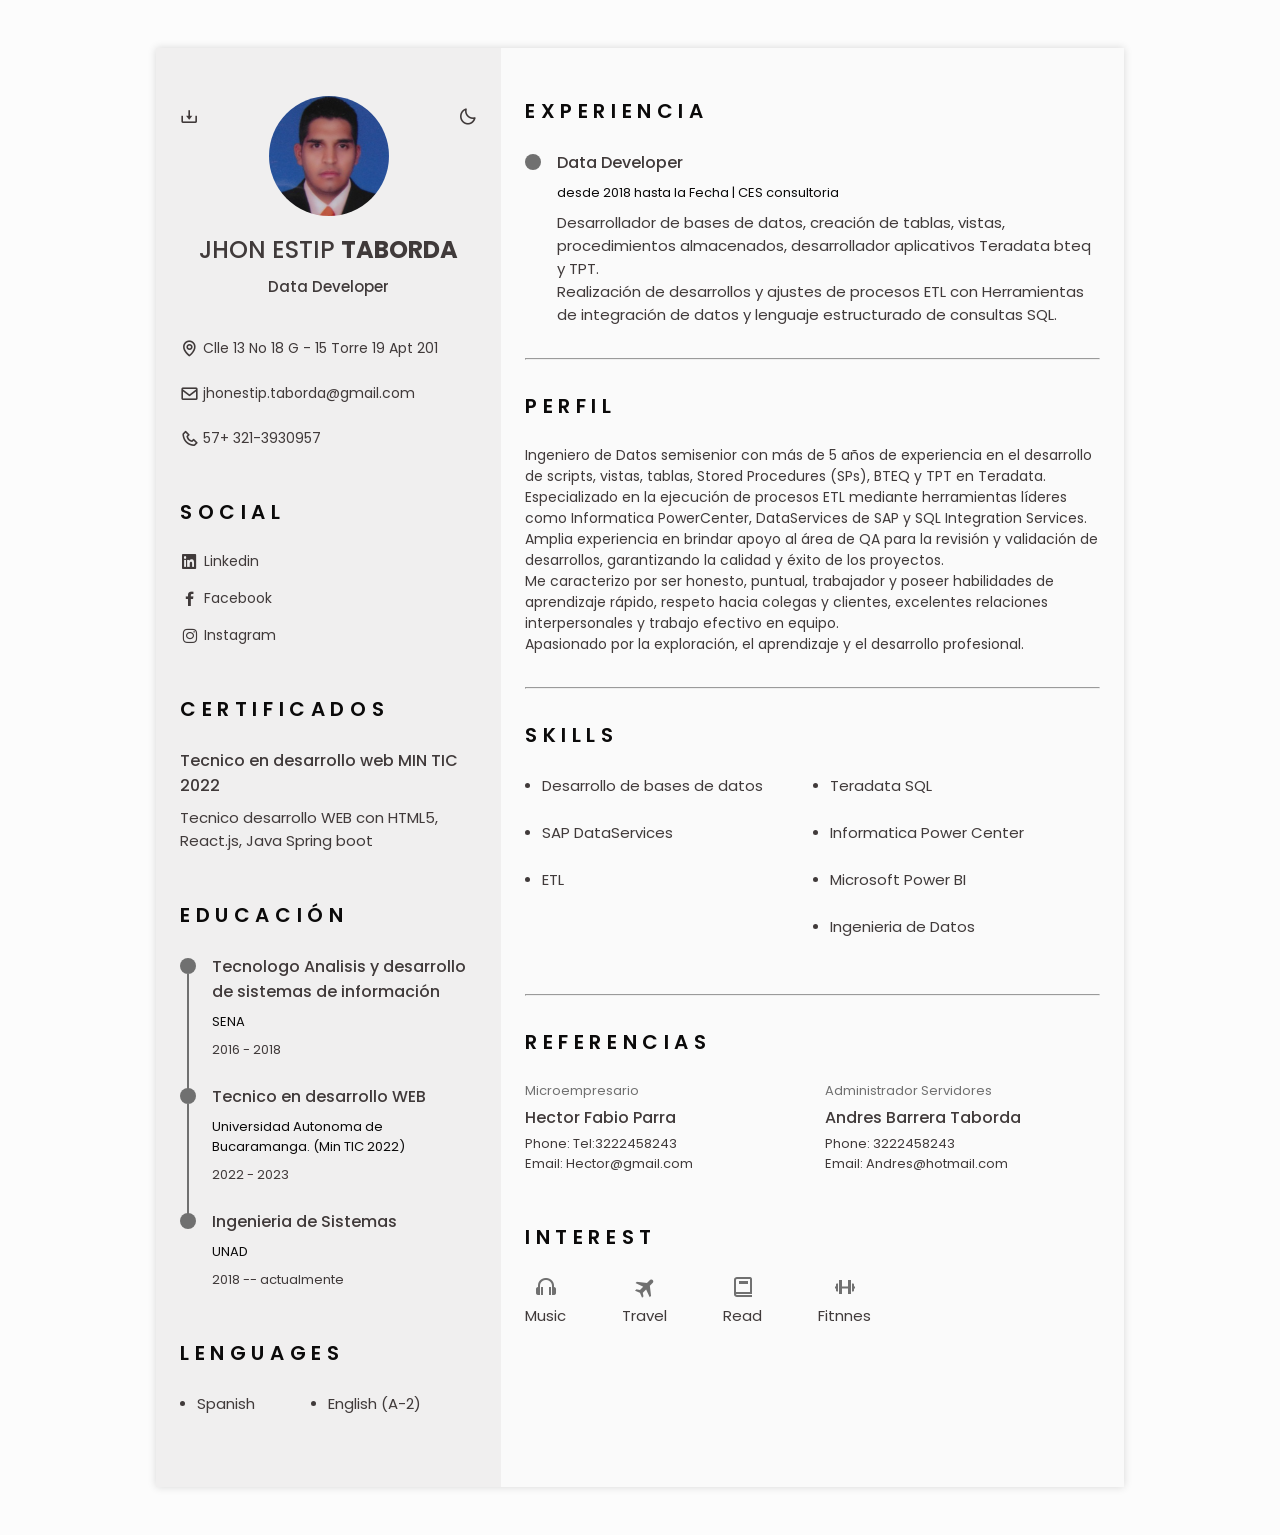
==== commit a0c86b06: "Update index.html Cambio Cv" ====
--- a/index.html
+++ b/index.html
@@ -115,12 +115,8 @@
 
                         <div class="certificate__container bd-grid">
                             <div class="certificate__content">
-                                <h3 class="certificate__title">Diplomado Mision TIC 2022</h3>
+                                <h3 class="certificate__title">Tecnico en desarrollo web MIN TIC 2022</h3>
                                 <p>Tecnico desarrollo WEB con HTML5, React.js, Java Spring boot</p>
-                            </div>
-                            <div class="certificate__content">
-                                <h3 class="certificate__title">Curso desarrollo interfaz gráfica y Programación Orientada a Objetos con JAVA</h3>
-                                <p>Curso corto SENA</p>
                             </div>
                         </div>
                     </section>
@@ -156,6 +152,8 @@
                                     <span class="education__rounder"></span>
                                     <!--<span class="education__line"></span>-->
                                 </div>
+                                <br>
+                                <br>
                                 <div class="education__data bd-grid">
                                     <h3 class="education__title">Ingenieria de Sistemas</h3>
                                     <span class="education__studies">UNAD</span>
@@ -214,7 +212,6 @@
                             Amplia experiencia en brindar apoyo al área de QA para la revisión y validación de desarrollos, garantizando la calidad y éxito de los proyectos. <br>
                             Me caracterizo por ser honesto, puntual, trabajador y poseer habilidades de aprendizaje rápido, respeto hacia colegas y clientes, excelentes relaciones interpersonales y trabajo efectivo en equipo. <br>
                             Apasionado por la exploración, el aprendizaje y el desarrollo profesional. <br>
-                            Me considero Una Persona Honesta, puntual, trabajador, de fácil y rápido aprendizaje, respetuoso y comprometido con las tareas asignadas, con buenas relaciones interpersonales y excelente en el trabajo en equipo, trabajo bajo presión, levanto la mano cuando se requiere y así no comprometer mis entregas. <br>
                             </p>
                     </section>
                     <hr>
@@ -224,13 +221,7 @@
                         <div class="skills__content bd-grid">
                             <ul class="skills_data">
                                 <li class="skills__name">
-                                    <span class="skills__circle"></span> Html
-                                </li>
-                                <li class="skills__name">
-                                    <span class="skills__circle"></span> Css
-                                </li>
-                                <li class="skills__name">
-                                    <span class="skills__circle"></span> JavaScript
+                                    <span class="skills__circle"></span> Desarrollo de bases de datos
                                 </li>
                                 <li class="skills__name">
                                     <span class="skills__circle"></span> SAP DataServices
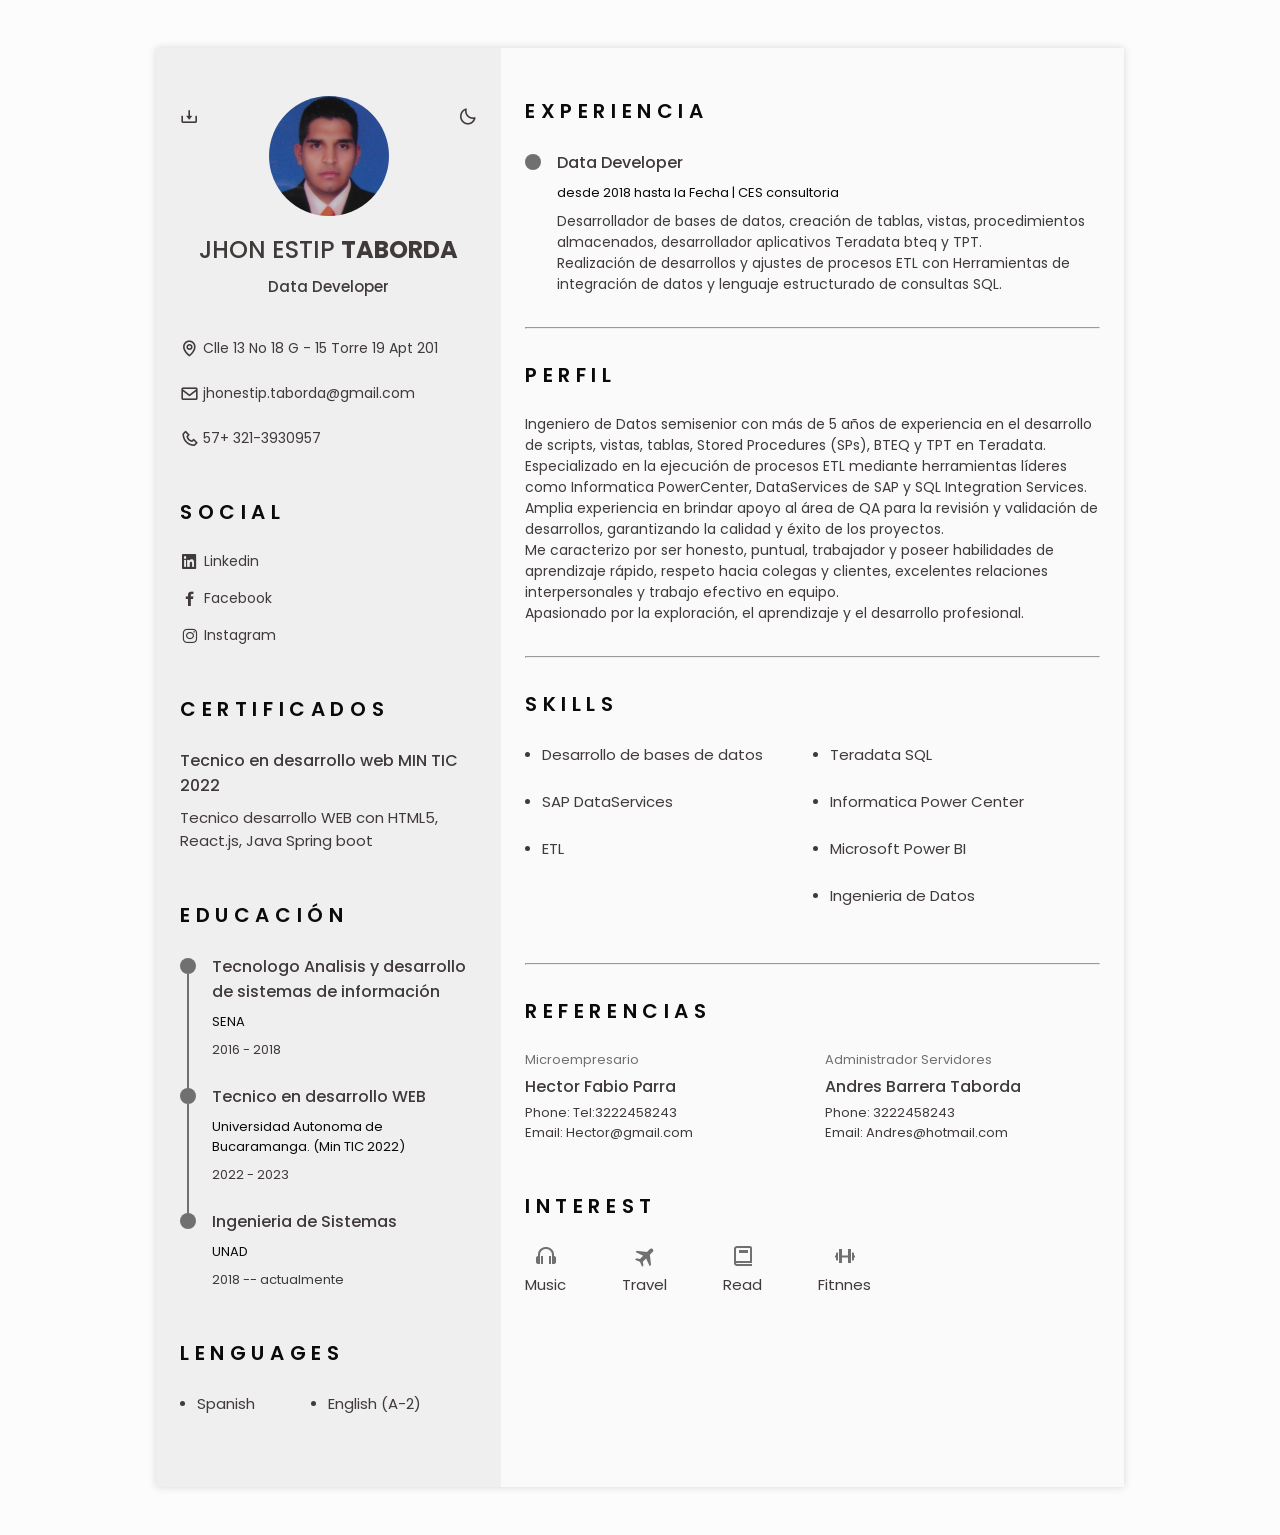
==== commit 55e48b23: "Update index.html" ====
--- a/index.html
+++ b/index.html
@@ -195,7 +195,7 @@
                                 <div class="experience__data bd-grid">
                                     <h3 class="experience__title">Data Developer</h3>
                                     <span class="experience__company">desde 2018 hasta la Fecha | CES consultoria</span>
-                                    <p class="experience__descripcion">Desarrollador de bases de datos, creación de tablas, vistas, procedimientos almacenados, 
+                                    <p class="experience__descripcion" style="font-size: 14px;">Desarrollador de bases de datos, creación de tablas, vistas, procedimientos almacenados, 
                                         desarrollador aplicativos Teradata bteq y TPT. <br>
                                         Realización de desarrollos y ajustes de procesos ETL con Herramientas de integración de datos y lenguaje estructurado de consultas SQL.<br>
                                          </p>
